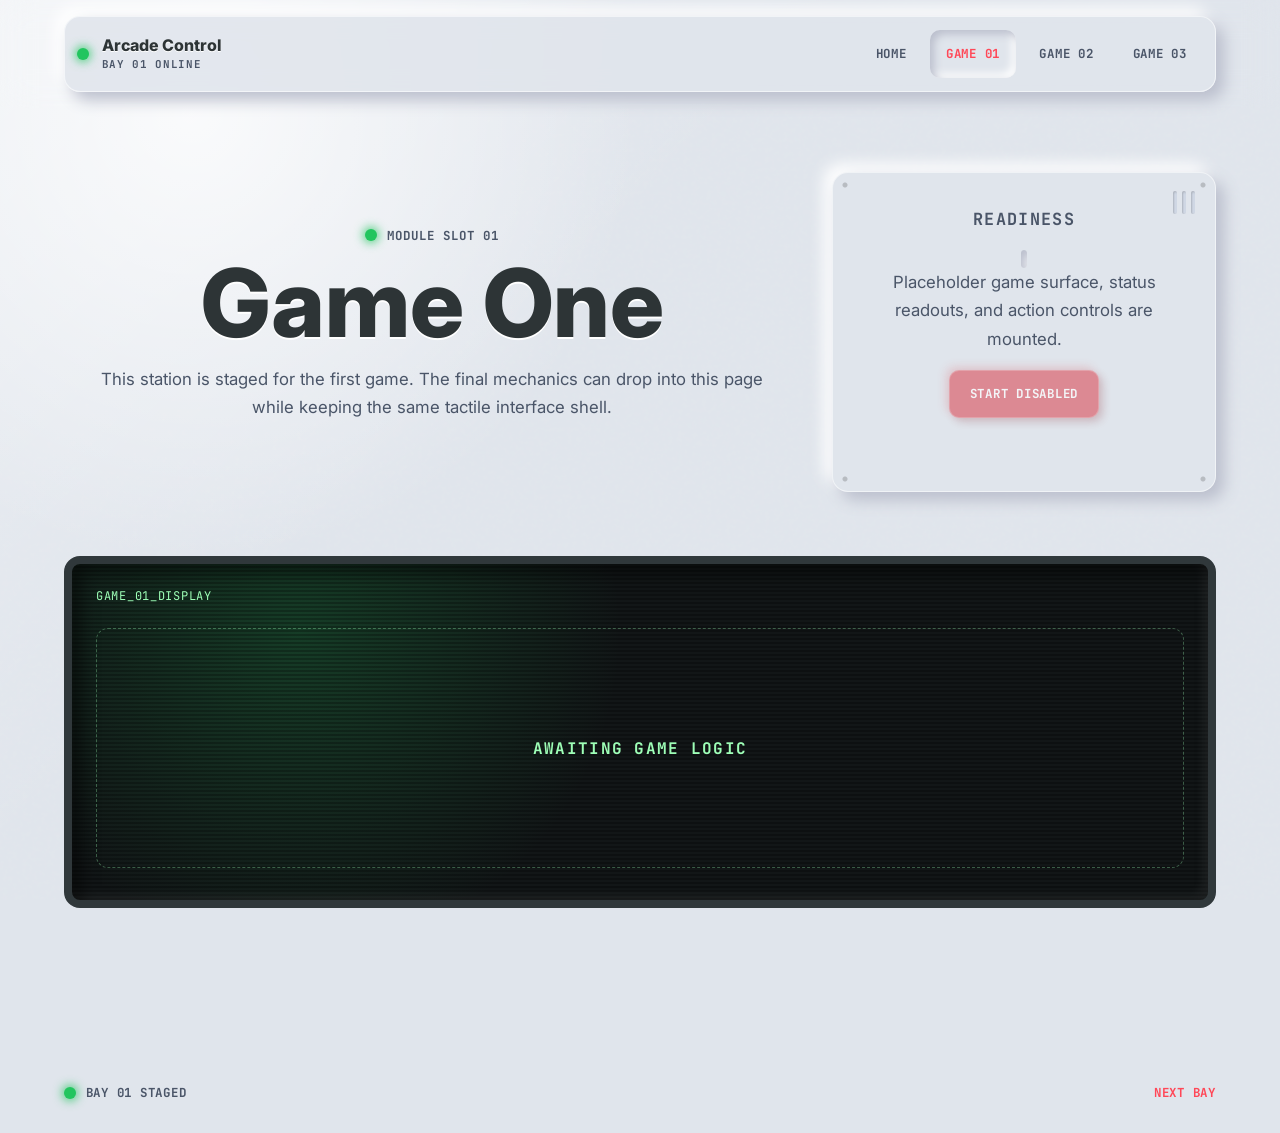
==== game-one.html @ 2a25adf1 "First Files" ====
<!DOCTYPE html>
<html lang="en">
  <head>
    <meta charset="UTF-8" />
    <meta name="viewport" content="width=device-width, initial-scale=1.0" />
    <title>Game 01 | Arcade Control</title>
    <link rel="preconnect" href="https://fonts.googleapis.com" />
    <link rel="preconnect" href="https://fonts.gstatic.com" crossorigin />
    <link
      href="https://fonts.googleapis.com/css2?family=Inter:wght@400;500;600;700;800&family=JetBrains+Mono:wght@400;500;700&display=swap"
      rel="stylesheet"
    />
    <link rel="stylesheet" href="styles.css" />
  </head>
  <body>
    <header class="site-header">
      <nav class="nav-shell" aria-label="Primary navigation">
        <a class="brand-mark" href="index.html" aria-label="Arcade Control home">
          <span class="brand-led" aria-hidden="true"></span>
          <span><span class="brand-title">Arcade Control</span><span class="brand-subtitle">Bay 01 online</span></span>
        </a>
        <button class="menu-toggle" type="button" aria-expanded="false" aria-controls="primary-menu">
          <span class="sr-only">Toggle navigation</span><span></span><span></span><span></span>
        </button>
        <div class="nav-links" id="primary-menu">
          <a class="nav-link" href="index.html">Home</a>
          <a class="nav-link active" href="game-one.html" aria-current="page">Game 01</a>
          <a class="nav-link" href="game-two.html">Game 02</a>
          <a class="nav-link" href="game-three.html">Game 03</a>
        </div>
      </nav>
    </header>

    <main class="game-page">
      <section class="section-shell game-hero">
        <div>
          <p class="eyebrow"><span class="mini-led"></span>Module slot 01</p>
          <h1>Game One</h1>
          <p class="hero-text">
            This station is staged for the first game. The final mechanics can drop into this page
            while keeping the same tactile interface shell.
          </p>
        </div>
        <aside class="module-card control-card">
          <div class="card-hardware" aria-hidden="true"><span></span><span></span><span></span></div>
          <p class="card-kicker">Readiness</p>
          <div class="gauge"><span style="--value: 72%"></span></div>
          <p>Placeholder game surface, status readouts, and action controls are mounted.</p>
          <button class="button primary" type="button" disabled>Start disabled</button>
        </aside>
      </section>
      <section class="section-shell placeholder-console">
        <div class="screen-card">
          <span class="screen-label">GAME_01_DISPLAY</span>
          <div class="empty-slot">Awaiting game logic</div>
        </div>
      </section>
    </main>

    <footer class="site-footer">
      <div class="section-shell footer-inner">
        <span class="footer-status"><span class="mini-led"></span>Bay 01 staged</span>
        <a href="game-two.html">Next bay</a>
      </div>
    </footer>
    <script src="script.js"></script>
  </body>
</html>
---- styles.css ----
:root {
  --background: #e0e5ec;
  --foreground: #f0f2f5;
  --muted: #d1d9e6;
  --text: #2d3436;
  --text-muted: #4a5568;
  --accent: #ff4757;
  --accent-dark: #c73443;
  --accent-foreground: #ffffff;
  --border: #babecc;
  --border-light: #ffffff;
  --border-dark: #a3b1c6;
  --dark-panel: #2d3436;
  --success: #22c55e;
  --warning: #eab308;
  --shadow-card: 8px 8px 16px #babecc, -8px -8px 16px #ffffff;
  --shadow-floating: 12px 12px 24px #babecc, -12px -12px 24px #ffffff,
    inset 1px 1px 0 rgba(255, 255, 255, 0.5);
  --shadow-pressed: inset 6px 6px 12px #babecc, inset -6px -6px 12px #ffffff;
  --shadow-recessed: inset 4px 4px 8px #babecc, inset -4px -4px 8px #ffffff;
  --ease-mechanical: cubic-bezier(0.175, 0.885, 0.32, 1.275);
}

* {
  box-sizing: border-box;
}

html {
  scroll-behavior: smooth;
}

body {
  min-height: 100vh;
  margin: 0;
  color: var(--text);
  font-family: "Inter", system-ui, sans-serif;
  text-align: center;
  background:
    radial-gradient(circle at 15% 10%, rgba(255, 255, 255, 0.78), transparent 28rem),
    linear-gradient(135deg, rgba(255, 255, 255, 0.38), transparent 36%),
    var(--background);
}

body::before {
  position: fixed;
  inset: 0;
  z-index: -1;
  pointer-events: none;
  content: "";
  opacity: 0.22;
  mix-blend-mode: overlay;
  background-image: url("data:image/svg+xml,%3Csvg viewBox='0 0 220 220' xmlns='http://www.w3.org/2000/svg'%3E%3Cfilter id='n'%3E%3CfeTurbulence type='fractalNoise' baseFrequency='0.85' numOctaves='3' stitchTiles='stitch'/%3E%3C/filter%3E%3Crect width='100%25' height='100%25' filter='url(%23n)' opacity='0.45'/%3E%3C/svg%3E");
}

a {
  color: inherit;
  text-decoration: none;
}

button,
a {
  -webkit-tap-highlight-color: transparent;
}

.sr-only {
  position: absolute;
  width: 1px;
  height: 1px;
  padding: 0;
  overflow: hidden;
  clip: rect(0, 0, 0, 0);
  white-space: nowrap;
  border: 0;
}

.section-shell {
  width: min(72rem, calc(100% - 2rem));
  margin-inline: auto;
}

.site-header {
  position: sticky;
  top: 0;
  z-index: 20;
  padding: 1rem 0;
  backdrop-filter: blur(16px);
}

.nav-shell {
  display: flex;
  align-items: center;
  justify-content: space-between;
  gap: 1rem;
  width: min(72rem, calc(100% - 2rem));
  min-height: 4.75rem;
  margin: 0 auto;
  padding: 0.75rem;
  border: 1px solid rgba(255, 255, 255, 0.55);
  border-radius: 16px;
  background: rgba(224, 229, 236, 0.86);
  box-shadow: var(--shadow-card);
}

.brand-mark {
  display: inline-flex;
  align-items: center;
  gap: 0.8rem;
  min-height: 3rem;
  text-align: left;
}

.brand-led,
.mini-led {
  display: inline-block;
  flex: 0 0 auto;
  width: 0.75rem;
  height: 0.75rem;
  border-radius: 999px;
  background: var(--success);
  box-shadow: 0 0 10px 2px rgba(34, 197, 94, 0.75);
  animation: pulse-led 2s infinite;
}

.brand-title,
.brand-subtitle {
  display: block;
}

.brand-title {
  font-weight: 800;
  line-height: 1.1;
  text-shadow: 0 1px 0 #ffffff;
}

.brand-subtitle {
  margin-top: 0.18rem;
  color: var(--text-muted);
  font-family: "JetBrains Mono", monospace;
  font-size: 0.68rem;
  font-weight: 700;
  letter-spacing: 0.06em;
  text-transform: uppercase;
}

.nav-links {
  display: flex;
  align-items: center;
  gap: 0.45rem;
}

.nav-link,
.button {
  display: inline-flex;
  align-items: center;
  justify-content: center;
  min-height: 3rem;
  border: 0;
  border-radius: 10px;
  font: 700 0.78rem/1 "JetBrains Mono", monospace;
  letter-spacing: 0.06em;
  text-transform: uppercase;
  transition:
    transform 160ms var(--ease-mechanical),
    box-shadow 180ms ease,
    color 180ms ease,
    background 180ms ease;
  cursor: pointer;
}

.nav-link {
  padding: 0 1rem;
  color: var(--text-muted);
}

.nav-link:hover,
.nav-link.active {
  color: var(--accent);
  background: var(--background);
  box-shadow: var(--shadow-recessed);
}

.menu-toggle {
  display: none;
  width: 3rem;
  height: 3rem;
  border: 0;
  border-radius: 10px;
  background: var(--background);
  box-shadow: var(--shadow-card);
  cursor: pointer;
}

.menu-toggle span:not(.sr-only) {
  display: block;
  width: 1.2rem;
  height: 2px;
  margin: 0.28rem auto;
  border-radius: 999px;
  background: var(--text);
}

.hero {
  display: grid;
  grid-template-columns: 1fr 0.88fr;
  gap: 4rem;
  align-items: center;
  padding: 4.5rem 0 3rem;
}

.eyebrow {
  display: inline-flex;
  align-items: center;
  gap: 0.6rem;
  margin: 0 0 1rem;
  color: var(--text-muted);
  font-family: "JetBrains Mono", monospace;
  font-size: 0.78rem;
  font-weight: 700;
  letter-spacing: 0.08em;
  text-transform: uppercase;
}

h1,
h2,
h3,
p {
  margin-top: 0;
}

h1 {
  max-width: 10ch;
  margin-inline: auto;
  margin-bottom: 1.15rem;
  font-size: clamp(3rem, 8vw, 5.9rem);
  line-height: 0.92;
  font-weight: 800;
  letter-spacing: 0;
  text-shadow: 0 2px 0 #ffffff;
}

h2 {
  max-width: 15ch;
  margin-inline: auto;
  margin-bottom: 0;
  font-size: clamp(2rem, 4vw, 3rem);
  line-height: 1.05;
  letter-spacing: 0;
  text-shadow: 0 1px 0 #ffffff;
}

h3 {
  margin-bottom: 0.65rem;
  font-size: 1.45rem;
  line-height: 1.1;
}

.hero-text,
.module-card p,
.control-card p {
  color: var(--text-muted);
  font-size: 1.05rem;
  line-height: 1.7;
}

.hero-text {
  max-width: 62ch;
  margin-inline: auto;
}

.hero-actions {
  display: flex;
  flex-wrap: wrap;
  gap: 1rem;
  justify-content: center;
  margin-top: 2rem;
}

.button {
  padding: 0 1.25rem;
}

.button.primary {
  color: var(--accent-foreground);
  border: 1px solid rgba(255, 255, 255, 0.24);
  background: var(--accent);
  box-shadow: 4px 4px 8px rgba(166, 50, 60, 0.4), -4px -4px 8px rgba(255, 100, 110, 0.35);
}

.button.secondary,
.button.ghost {
  color: var(--text);
  background: var(--background);
  box-shadow: var(--shadow-card);
}

.button.ghost {
  width: fit-content;
  align-self: center;
  margin-top: auto;
}

.button:hover {
  transform: translateY(-2px);
}

.button:active {
  transform: translateY(2px);
  box-shadow: var(--shadow-pressed);
}

.button:disabled {
  opacity: 0.62;
  cursor: not-allowed;
  filter: grayscale(0.25);
}

.button:disabled:hover,
.button:disabled:active {
  transform: none;
}

.button:focus-visible,
.nav-link:focus-visible,
.menu-toggle:focus-visible {
  outline: 2px solid var(--accent);
  outline-offset: 3px;
}

.device-panel {
  padding: 1rem;
  border-radius: 28px;
  background: var(--background);
  box-shadow: var(--shadow-floating);
}

.device-bezel {
  position: relative;
  min-height: 26rem;
  padding: 1.35rem;
  overflow: hidden;
  border: 4px solid var(--dark-panel);
  border-radius: 24px;
  background:
    linear-gradient(45deg, rgba(255, 255, 255, 0.05) 25%, transparent 25% 50%, rgba(255, 255, 255, 0.05) 50% 75%, transparent 75%),
    #30383b;
  background-size: 8px 8px;
  box-shadow: inset 5px 5px 12px rgba(0, 0, 0, 0.35), inset -2px -2px 6px rgba(255, 255, 255, 0.16);
}

.device-led-row {
  display: flex;
  gap: 0.55rem;
  margin-bottom: 1rem;
}

.device-led-row span {
  width: 0.6rem;
  height: 0.6rem;
  border-radius: 999px;
  background: var(--accent);
  box-shadow: 0 0 10px rgba(255, 71, 87, 0.8);
}

.device-led-row span:nth-child(2) {
  background: var(--warning);
  box-shadow: 0 0 10px rgba(234, 179, 8, 0.8);
}

.device-led-row span:nth-child(3) {
  background: var(--success);
  box-shadow: 0 0 10px rgba(34, 197, 94, 0.8);
}

.device-screen,
.screen-card {
  position: relative;
  overflow: hidden;
  border-radius: 16px;
  color: #d8ffe4;
  background:
    linear-gradient(rgba(18, 16, 16, 0) 50%, rgba(0, 0, 0, 0.25) 50%),
    radial-gradient(circle at 20% 20%, rgba(34, 197, 94, 0.22), transparent 34%),
    #121617;
  background-size: 100% 4px, auto, auto;
  box-shadow: inset 8px 8px 18px rgba(0, 0, 0, 0.55), inset -4px -4px 12px rgba(255, 255, 255, 0.08);
}

.device-screen {
  min-height: 18.5rem;
  padding: 1.15rem;
}

.screen-topline,
.screen-label {
  display: flex;
  justify-content: space-between;
  text-align: left;
  color: #9effb7;
  font-family: "JetBrains Mono", monospace;
  font-size: 0.75rem;
  letter-spacing: 0.06em;
}

.screen-grid {
  display: grid;
  grid-template-columns: repeat(3, 1fr);
  gap: 0.8rem;
  margin-top: 1.5rem;
}

.meter {
  display: block;
  min-height: 4.2rem;
  border-radius: 8px;
  background: linear-gradient(180deg, rgba(158, 255, 183, 0.2), rgba(158, 255, 183, 0.04));
  border: 1px solid rgba(158, 255, 183, 0.24);
}

.meter.large {
  grid-row: span 2;
}

.meter.warning {
  background: linear-gradient(180deg, rgba(234, 179, 8, 0.28), rgba(234, 179, 8, 0.04));
}

.meter.accent {
  background: linear-gradient(180deg, rgba(255, 71, 87, 0.28), rgba(255, 71, 87, 0.04));
}

.radar {
  position: absolute;
  right: 1.2rem;
  bottom: 1.2rem;
  width: 5rem;
  aspect-ratio: 1;
  border-radius: 999px;
  background: conic-gradient(from 0deg, rgba(34, 197, 94, 0.8), transparent 35%);
  mask: radial-gradient(circle, transparent 0 35%, #000 36%);
  animation: spin 4s linear infinite;
}

.hardware-keys {
  display: flex;
  gap: 0.75rem;
  margin-top: 1rem;
}

.hardware-keys span {
  flex: 1;
  height: 1.6rem;
  border-radius: 999px;
  background: var(--muted);
  box-shadow: inset 3px 3px 6px rgba(0, 0, 0, 0.24), inset -3px -3px 6px rgba(255, 255, 255, 0.14);
}

.status-strip {
  display: grid;
  grid-template-columns: repeat(4, 1fr);
  gap: 1px;
  overflow: hidden;
  margin-top: 2rem;
  border-radius: 16px;
  background: var(--border-dark);
  box-shadow: var(--shadow-card);
}

.status-strip div {
  padding: 1.45rem;
  color: #ffffff;
  background:
    linear-gradient(45deg, rgba(255, 255, 255, 0.04) 25%, transparent 25% 50%, rgba(255, 255, 255, 0.04) 50% 75%, transparent 75%),
    var(--dark-panel);
  background-size: 10px 10px;
}

.readout,
.readout-label,
.card-kicker {
  display: block;
  font-family: "JetBrains Mono", monospace;
}

.readout {
  color: #ffffff;
  font-size: clamp(1.6rem, 4vw, 2.4rem);
  font-weight: 700;
}

.readout-label,
.card-kicker {
  color: #a8b2d1;
  font-size: 0.72rem;
  font-weight: 700;
  letter-spacing: 0.08em;
  text-transform: uppercase;
}

.section-heading {
  margin: 6rem 0 2rem;
}

.game-grid {
  display: grid;
  grid-template-columns: repeat(3, 1fr);
  gap: 1.5rem;
}

.module-card {
  position: relative;
  display: flex;
  align-items: center;
  min-height: 24rem;
  flex-direction: column;
  padding: 2rem;
  border: 1px solid rgba(255, 255, 255, 0.54);
  border-radius: 16px;
  background:
    radial-gradient(circle at 12px 12px, rgba(0, 0, 0, 0.18) 2px, transparent 3px),
    radial-gradient(circle at calc(100% - 12px) 12px, rgba(0, 0, 0, 0.18) 2px, transparent 3px),
    radial-gradient(circle at 12px calc(100% - 12px), rgba(0, 0, 0, 0.18) 2px, transparent 3px),
    radial-gradient(circle at calc(100% - 12px) calc(100% - 12px), rgba(0, 0, 0, 0.18) 2px, transparent 3px),
    var(--background);
  box-shadow: var(--shadow-card);
  transition:
    transform 300ms var(--ease-mechanical),
    box-shadow 300ms ease;
}

.module-card:hover {
  transform: translateY(-0.35rem);
  box-shadow: var(--shadow-floating);
}

.card-hardware {
  position: absolute;
  top: 1.1rem;
  right: 1.25rem;
  display: flex;
  gap: 0.28rem;
}

.card-hardware span {
  width: 0.28rem;
  height: 1.45rem;
  border-radius: 999px;
  background: var(--muted);
  box-shadow: inset 1px 1px 2px rgba(0, 0, 0, 0.18);
}

.icon-housing {
  display: grid;
  width: 4rem;
  height: 4rem;
  margin-bottom: 1.4rem;
  place-items: center;
  border-radius: 999px;
  background: var(--background);
  box-shadow: var(--shadow-floating);
}

.icon-housing svg {
  width: 2rem;
  height: 2rem;
  fill: none;
  stroke: var(--accent);
  stroke-linecap: round;
  stroke-linejoin: round;
  stroke-width: 1.5;
  transition: transform 220ms var(--ease-mechanical);
}

.module-card:hover .icon-housing svg {
  transform: rotate(10deg) scale(1.08);
}

.game-page {
  padding-bottom: 4rem;
}

.game-hero {
  display: grid;
  grid-template-columns: minmax(0, 1fr) minmax(18rem, 24rem);
  gap: 2rem;
  align-items: center;
  padding: 4rem 0 2rem;
}

.control-card {
  min-height: 20rem;
}

.gauge {
  height: 1.1rem;
  padding: 0.2rem;
  overflow: hidden;
  border-radius: 999px;
  background: var(--background);
  box-shadow: var(--shadow-recessed);
}

.gauge span {
  display: block;
  width: var(--value);
  height: 100%;
  border-radius: inherit;
  background: linear-gradient(90deg, var(--accent), #ff8a95);
  box-shadow: 0 0 12px rgba(255, 71, 87, 0.5);
}

.placeholder-console {
  margin-top: 2rem;
}

.screen-card {
  min-height: 22rem;
  padding: 1.5rem;
  border: 8px solid #30383b;
}

.empty-slot {
  display: grid;
  min-height: 15rem;
  margin-top: 1.5rem;
  place-items: center;
  border: 1px dashed rgba(158, 255, 183, 0.32);
  border-radius: 12px;
  color: #9effb7;
  font-family: "JetBrains Mono", monospace;
  font-weight: 700;
  letter-spacing: 0.08em;
  text-transform: uppercase;
}

.site-footer {
  margin-top: 5rem;
  padding: 2rem 0;
}

.footer-inner {
  display: flex;
  align-items: center;
  justify-content: space-between;
  gap: 1rem;
  color: var(--text-muted);
  font-family: "JetBrains Mono", monospace;
  font-size: 0.78rem;
  font-weight: 700;
  letter-spacing: 0.06em;
  text-transform: uppercase;
  text-align: center;
}

.footer-status {
  display: inline-flex;
  align-items: center;
  gap: 0.6rem;
}

.site-footer a {
  color: var(--accent);
}

@keyframes pulse-led {
  0%,
  100% {
    opacity: 1;
  }
  50% {
    opacity: 0.55;
  }
}

@keyframes spin {
  to {
    transform: rotate(360deg);
  }
}

@media (max-width: 820px) {
  .nav-shell {
    flex-wrap: wrap;
  }

  .menu-toggle {
    display: block;
  }

  .nav-links {
    display: none;
    width: 100%;
    flex-direction: column;
    align-items: stretch;
    padding-top: 0.75rem;
  }

  .nav-links.open {
    display: flex;
  }

  .nav-link {
    justify-content: center;
  }

  .hero,
  .game-hero {
    grid-template-columns: 1fr;
    gap: 2rem;
    padding-top: 2.5rem;
  }

  .device-bezel {
    min-height: 22rem;
  }

  .status-strip,
  .game-grid {
    grid-template-columns: 1fr;
  }

  .module-card {
    min-height: 21rem;
  }

  .footer-inner {
    flex-direction: column;
    align-items: center;
  }
}

@media (max-width: 560px) {
  .section-shell,
  .nav-shell {
    width: min(100% - 1rem, 72rem);
  }

  .hero-actions,
  .hero-actions .button {
    width: 100%;
  }

  .device-panel,
  .module-card {
    padding: 1rem;
  }

  .screen-grid {
    grid-template-columns: repeat(2, 1fr);
  }
}
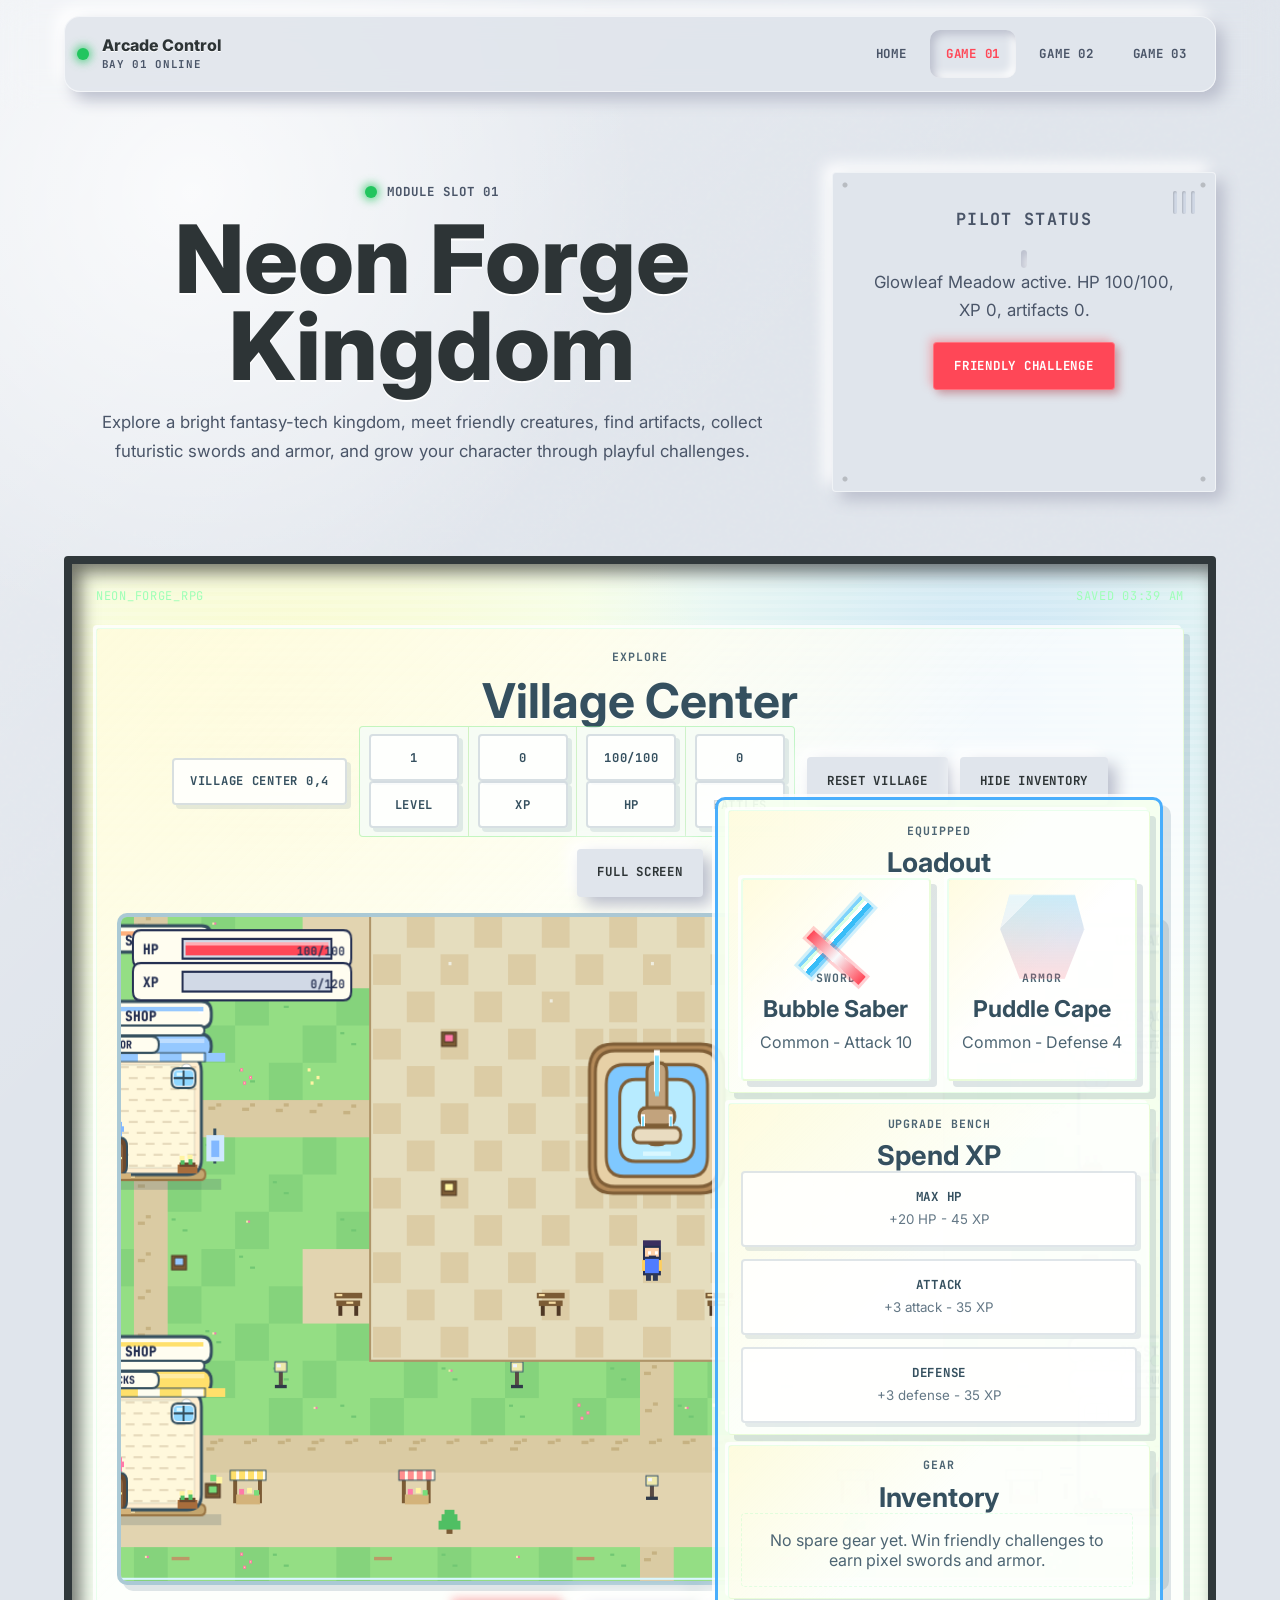
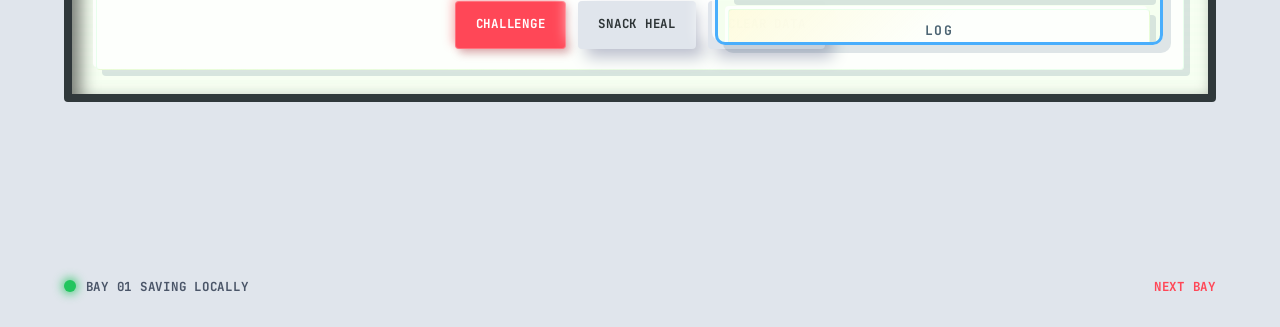
==== commit 5ae14ce7: "Bigger Plaza" ====
--- a/game-one.html
+++ b/game-one.html
@@ -35,31 +35,128 @@
       <section class="section-shell game-hero">
         <div>
           <p class="eyebrow"><span class="mini-led"></span>Module slot 01</p>
-          <h1>Game One</h1>
+          <h1>Neon Forge Kingdom</h1>
           <p class="hero-text">
-            This station is staged for the first game. The final mechanics can drop into this page
-            while keeping the same tactile interface shell.
+            Explore a bright fantasy-tech kingdom, meet friendly creatures, find artifacts, collect
+            futuristic swords and armor, and grow your character through playful challenges.
           </p>
         </div>
         <aside class="module-card control-card">
           <div class="card-hardware" aria-hidden="true"><span></span><span></span><span></span></div>
-          <p class="card-kicker">Readiness</p>
-          <div class="gauge"><span style="--value: 72%"></span></div>
-          <p>Placeholder game surface, status readouts, and action controls are mounted.</p>
-          <button class="button primary" type="button" disabled>Start disabled</button>
+          <p class="card-kicker">Pilot Status</p>
+          <div class="gauge"><span id="game-one-vital-gauge" style="--value: 100%"></span></div>
+          <p id="game-one-hero-status">Local save core armed. Kingdom generator online.</p>
+          <button class="button primary" id="game-one-quick-fight" type="button">Friendly Challenge</button>
         </aside>
       </section>
-      <section class="section-shell placeholder-console">
-        <div class="screen-card">
-          <span class="screen-label">GAME_01_DISPLAY</span>
-          <div class="empty-slot">Awaiting game logic</div>
+
+      <section class="section-shell game-one-console" id="neon-forge-game">
+        <div class="screen-card rpg-screen">
+          <span class="screen-label"><span>NEON_FORGE_RPG</span><span id="save-status">AUTOSAVE READY</span></span>
+
+          <div class="rpg-layout">
+            <section class="rpg-panel action-panel" id="world-panel" aria-labelledby="route-title">
+              <p class="card-kicker">Explore</p>
+              <h2 id="route-title">Village Center</h2>
+              <div class="map-toolbar">
+                <span id="location-readout">Village Center 0,0</span>
+                <div class="rpg-stat-grid" aria-label="Player stats">
+                  <div>
+                    <span class="readout" id="level-value">1</span>
+                    <span class="readout-label">Level</span>
+                  </div>
+                  <div>
+                    <span class="readout" id="xp-value">0</span>
+                    <span class="readout-label">XP</span>
+                  </div>
+                  <div>
+                    <span class="readout" id="hp-value">100</span>
+                    <span class="readout-label">HP</span>
+                  </div>
+                  <div>
+                    <span class="readout" id="battle-value">0</span>
+                    <span class="readout-label">Battles</span>
+                  </div>
+                </div>
+                <button class="button secondary" id="generate-map-button" type="button">Reset Village</button>
+                <button class="button secondary" id="inventory-toggle-button" type="button" aria-expanded="true" aria-controls="inventory-drawer">Hide Inventory</button>
+                <button class="button secondary" id="fullscreen-button" type="button">Full Screen</button>
+              </div>
+
+              <canvas
+                class="world-view"
+                id="world-view"
+                tabindex="0"
+                width="960"
+                height="560"
+                aria-label="Neon Forge top-down village viewport"
+              ></canvas>
+
+              <div class="control-row">
+                <button class="button primary" id="fight-button" type="button">Challenge</button>
+                <button class="button secondary" id="rest-button" type="button">Snack Heal</button>
+                <button class="button secondary danger-button" id="clear-save-button" type="button">Clear Data</button>
+              </div>
+
+              <div class="inventory-drawer" id="inventory-drawer" tabindex="-1">
+                <section class="rpg-panel equipped-panel" aria-labelledby="equipped-title">
+                  <p class="card-kicker">Equipped</p>
+                  <h2 id="equipped-title">Loadout</h2>
+                  <div class="loadout-grid">
+                    <article class="gear-card" id="weapon-card">
+                      <div class="gear-art sword-art" aria-hidden="true"></div>
+                      <p class="card-kicker">Sword</p>
+                      <h3 id="weapon-name">Bubble Saber</h3>
+                      <p id="weapon-details">Common - Attack 10</p>
+                    </article>
+                    <article class="gear-card" id="armor-card">
+                      <div class="gear-art armor-art" aria-hidden="true"></div>
+                      <p class="card-kicker">Armor</p>
+                      <h3 id="armor-name">Puddle Cape</h3>
+                      <p id="armor-details">Common - Defense 4</p>
+                    </article>
+                  </div>
+                </section>
+
+                <section class="rpg-panel upgrade-panel" aria-labelledby="upgrade-title">
+                  <p class="card-kicker">Upgrade Bench</p>
+                  <h2 id="upgrade-title">Spend XP</h2>
+                  <div class="upgrade-grid">
+                    <button class="upgrade-button" type="button" data-upgrade="health">
+                      <span>Max HP</span>
+                      <small>+20 HP - 45 XP</small>
+                    </button>
+                    <button class="upgrade-button" type="button" data-upgrade="attack">
+                      <span>Attack</span>
+                      <small>+3 attack - 35 XP</small>
+                    </button>
+                    <button class="upgrade-button" type="button" data-upgrade="defense">
+                      <span>Defense</span>
+                      <small>+3 defense - 35 XP</small>
+                    </button>
+                  </div>
+                </section>
+
+                <section class="rpg-panel inventory-panel" aria-labelledby="inventory-title">
+                  <p class="card-kicker">Gear</p>
+                  <h2 id="inventory-title">Inventory</h2>
+                  <div class="inventory-list" id="inventory-list" aria-live="polite"></div>
+                </section>
+
+                <section class="battle-log" aria-labelledby="log-title">
+                  <p class="card-kicker" id="log-title">Log</p>
+                  <div id="battle-log" aria-live="polite"></div>
+                </section>
+              </div>
+            </section>
+          </div>
         </div>
       </section>
     </main>
 
     <footer class="site-footer">
       <div class="section-shell footer-inner">
-        <span class="footer-status"><span class="mini-led"></span>Bay 01 staged</span>
+        <span class="footer-status"><span class="mini-led"></span>Bay 01 saving locally</span>
         <a href="game-two.html">Next bay</a>
       </div>
     </footer>
--- a/styles.css
+++ b/styles.css
@@ -661,6 +661,463 @@
   color: var(--accent);
 }
 
+.game-one-console {
+  margin-top: 2rem;
+}
+
+.game-page,
+.game-page * {
+  image-rendering: pixelated;
+}
+
+.game-page .module-card,
+.game-page .button,
+.game-page .gauge,
+.game-page .gauge span {
+  border-radius: 4px;
+}
+
+.rpg-screen {
+  min-height: auto;
+  color: #35505f;
+  background:
+    linear-gradient(rgba(255, 255, 255, 0.16) 50%, rgba(255, 255, 255, 0.04) 50%),
+    radial-gradient(circle at 18% 16%, rgba(255, 244, 163, 0.52), transparent 34%),
+    radial-gradient(circle at 82% 12%, rgba(130, 184, 255, 0.4), transparent 32%),
+    #f5fff0;
+  background-size: 100% 8px, auto, auto, auto;
+  border-radius: 4px;
+}
+
+.rpg-layout {
+  display: grid;
+  grid-template-columns: repeat(3, minmax(0, 1fr));
+  gap: 1rem;
+  margin-top: 1.5rem;
+}
+
+.rpg-panel,
+.battle-log,
+.gear-card,
+.inventory-item {
+  border: 1px solid rgba(158, 255, 183, 0.22);
+  border-radius: 4px;
+  background:
+    linear-gradient(135deg, rgba(255, 244, 163, 0.32), transparent 46%),
+    rgba(255, 255, 255, 0.78);
+  box-shadow: 6px 6px 0 rgba(79, 112, 133, 0.18), -3px -3px 0 rgba(255, 255, 255, 0.82);
+}
+
+.rpg-panel {
+  padding: 1.25rem;
+}
+
+.rpg-panel h2,
+.rpg-panel h3,
+.gear-card h3,
+.inventory-item h3 {
+  max-width: none;
+  margin-inline: auto;
+  color: #35505f;
+  text-shadow: 0 1px 0 #ffffff;
+}
+
+.rpg-panel p,
+.gear-card p,
+.inventory-item p,
+.battle-log p {
+  color: #4d6573;
+}
+
+.action-panel {
+  position: relative;
+  grid-column: 1 / -1;
+  grid-row: 1;
+}
+
+.rpg-stat-grid {
+  display: grid;
+  grid-template-columns: repeat(4, 1fr);
+  gap: 1px;
+  overflow: hidden;
+  margin: 0;
+  border: 1px solid rgba(158, 255, 183, 0.26);
+  border-radius: 4px;
+  background: rgba(120, 221, 122, 0.34);
+}
+
+.rpg-stat-grid div {
+  min-width: 4.25rem;
+  padding: 0.45rem 0.55rem;
+  background: rgba(255, 255, 255, 0.82);
+}
+
+.loadout-grid {
+  display: grid;
+  grid-template-columns: repeat(2, minmax(0, 1fr));
+  gap: 1rem;
+}
+
+.gear-card {
+  position: relative;
+  min-height: 15rem;
+  padding: 1rem;
+  overflow: hidden;
+  border-width: 2px;
+}
+
+.gear-card::before,
+.inventory-item::before {
+  position: absolute;
+  inset: 0;
+  pointer-events: none;
+  content: "";
+  opacity: 0.55;
+  background: linear-gradient(90deg, transparent, var(--rarity-glow, rgba(158, 255, 183, 0.28)), transparent);
+  transform: translateX(-110%);
+  transition: transform 500ms ease;
+}
+
+.gear-card:hover::before,
+.inventory-item:hover::before {
+  transform: translateX(110%);
+}
+
+.gear-card[data-rarity="common"],
+.inventory-item[data-rarity="common"] {
+  --rarity-glow: rgba(158, 255, 183, 0.2);
+}
+
+.gear-card[data-rarity="uncommon"],
+.inventory-item[data-rarity="uncommon"] {
+  --rarity-glow: rgba(34, 197, 94, 0.32);
+  border-color: rgba(34, 197, 94, 0.42);
+}
+
+.gear-card[data-rarity="rare"],
+.inventory-item[data-rarity="rare"] {
+  --rarity-glow: rgba(96, 165, 250, 0.36);
+  border-color: rgba(96, 165, 250, 0.48);
+}
+
+.gear-card[data-rarity="epic"],
+.inventory-item[data-rarity="epic"] {
+  --rarity-glow: rgba(168, 85, 247, 0.38);
+  border-color: rgba(168, 85, 247, 0.52);
+}
+
+.gear-card[data-rarity="legendary"],
+.inventory-item[data-rarity="legendary"] {
+  --rarity-glow: rgba(234, 179, 8, 0.46);
+  border-color: rgba(234, 179, 8, 0.62);
+}
+
+.gear-art {
+  position: relative;
+  display: grid;
+  width: min(8rem, 80%);
+  height: 7rem;
+  margin: 0 auto 1rem;
+  place-items: center;
+}
+
+.sword-art::before {
+  width: 1.1rem;
+  height: 5.8rem;
+  border-radius: 0;
+  content: "";
+  background:
+    linear-gradient(90deg, transparent 0 18%, #d8ffe4 18% 35%, #ffffff 35% 55%, #38bdf8 55% 82%, transparent 82%),
+    #7dd3fc;
+  box-shadow: 0 0 0 3px rgba(125, 211, 252, 0.35);
+  transform: rotate(42deg);
+}
+
+.sword-art::after {
+  position: absolute;
+  width: 4.4rem;
+  height: 0.7rem;
+  border-radius: 0;
+  content: "";
+  background: linear-gradient(90deg, #ff4757, #f8fafc, #ff4757);
+  box-shadow: 0 0 0 3px rgba(255, 71, 87, 0.26);
+  transform: translateY(2rem) rotate(42deg);
+}
+
+.armor-art::before {
+  width: 5.6rem;
+  height: 5.6rem;
+  border: 2px solid rgba(216, 255, 228, 0.76);
+  border-radius: 0;
+  content: "";
+  background:
+    linear-gradient(135deg, rgba(255, 255, 255, 0.55) 0 22%, transparent 22% 100%),
+    linear-gradient(180deg, rgba(125, 211, 252, 0.42), rgba(255, 71, 87, 0.18));
+  clip-path: polygon(15% 5%, 85% 5%, 95% 42%, 74% 95%, 26% 95%, 5% 42%);
+  box-shadow: inset 0 0 0 4px rgba(255, 255, 255, 0.16), 0 0 0 4px rgba(125, 211, 252, 0.28);
+}
+
+.map-toolbar {
+  display: flex;
+  flex-wrap: wrap;
+  align-items: center;
+  justify-content: center;
+  gap: 0.75rem;
+  margin-bottom: 1rem;
+}
+
+.map-toolbar span {
+  min-height: 2.75rem;
+  padding: 0.85rem 1rem;
+  border: 2px solid rgba(79, 112, 133, 0.22);
+  border-radius: 4px;
+  color: #35505f;
+  font-family: "JetBrains Mono", monospace;
+  font-size: 0.76rem;
+  font-weight: 700;
+  letter-spacing: 0.06em;
+  text-transform: uppercase;
+  background: rgba(255, 255, 255, 0.82);
+  box-shadow: 4px 4px 0 rgba(79, 112, 133, 0.14);
+}
+
+.world-view {
+  display: block;
+  width: 100%;
+  min-height: clamp(28rem, 64vw, 42rem);
+  border: 4px solid rgba(79, 112, 133, 0.34);
+  border-radius: 10px;
+  background: #d9f7ff;
+  box-shadow: inset 6px 6px 0 rgba(79, 112, 133, 0.16), 6px 6px 0 rgba(79, 112, 133, 0.18);
+  image-rendering: auto;
+}
+
+.world-view:focus-visible {
+  outline: 2px solid var(--accent);
+  outline-offset: 4px;
+}
+
+.action-panel:fullscreen {
+  box-sizing: border-box;
+  display: grid;
+  grid-template-rows: auto auto auto minmax(0, 1fr) auto auto;
+  align-content: start;
+  gap: 0.55rem;
+  width: 100vw;
+  height: 100vh;
+  overflow: hidden;
+  padding: 1rem;
+  background:
+    radial-gradient(circle at 18% 12%, rgba(217, 247, 255, 0.82), transparent 34%),
+    linear-gradient(135deg, rgba(255, 244, 163, 0.38), rgba(149, 200, 255, 0.22)),
+    #f5fff0;
+}
+
+.action-panel:fullscreen .world-view {
+  min-height: 0;
+  max-height: calc(100vh - 18rem);
+}
+
+.action-panel:fullscreen .map-toolbar {
+  margin-bottom: 0.25rem;
+}
+
+.action-panel:fullscreen .control-row,
+.action-panel:fullscreen .inventory-drawer {
+  margin-top: 0;
+}
+
+.action-panel:fullscreen .control-row {
+  gap: 0.5rem;
+}
+
+.action-panel:fullscreen .inventory-drawer {
+  top: 7.5rem;
+  right: 1rem;
+  width: min(26rem, 34vw);
+  max-height: calc(100vh - 9rem);
+  grid-template-columns: 1fr;
+  gap: 0.55rem;
+  min-height: 0;
+}
+
+.action-panel:fullscreen .inventory-drawer .rpg-panel,
+.action-panel:fullscreen .inventory-drawer .battle-log {
+  min-height: 0;
+  padding: 0.65rem;
+}
+
+.action-panel:fullscreen .inventory-list,
+.action-panel:fullscreen .battle-log div {
+  max-height: 7rem;
+  overflow: auto;
+}
+
+.action-panel:fullscreen .upgrade-button {
+  min-height: 3.4rem;
+  padding: 0.55rem 0.65rem;
+}
+
+.path-grid,
+.upgrade-grid {
+  display: grid;
+  gap: 0.75rem;
+}
+
+.path-button,
+.upgrade-button {
+  min-height: 4.75rem;
+  padding: 0.9rem 1rem;
+  border: 2px solid rgba(79, 112, 133, 0.18);
+  border-radius: 4px;
+  color: #35505f;
+  font: inherit;
+  text-align: center;
+  background: rgba(255, 255, 255, 0.82);
+  box-shadow: 4px 4px 0 rgba(79, 112, 133, 0.14);
+  cursor: pointer;
+  transition:
+    transform 160ms var(--ease-mechanical),
+    border-color 180ms ease,
+    box-shadow 180ms ease;
+}
+
+.path-button span,
+.upgrade-button span {
+  display: block;
+  color: #35505f;
+  font-family: "JetBrains Mono", monospace;
+  font-size: 0.78rem;
+  font-weight: 700;
+  letter-spacing: 0.06em;
+  text-transform: uppercase;
+}
+
+.path-button small,
+.upgrade-button small {
+  display: block;
+  margin-top: 0.35rem;
+  color: #647886;
+  line-height: 1.45;
+}
+
+.path-button:hover,
+.path-button.active,
+.upgrade-button:hover {
+  transform: translateY(-2px);
+  border-color: rgba(255, 71, 87, 0.74);
+  box-shadow: 5px 5px 0 rgba(255, 71, 87, 0.2);
+}
+
+.control-row {
+  display: flex;
+  flex-wrap: wrap;
+  justify-content: center;
+  gap: 0.75rem;
+  margin-top: 1rem;
+}
+
+.inventory-drawer {
+  position: absolute;
+  z-index: 5;
+  top: clamp(8rem, 18vw, 10.5rem);
+  right: 1.25rem;
+  display: grid;
+  width: min(28rem, 38vw);
+  max-height: calc(100% - 12rem);
+  grid-template-columns: 1fr;
+  gap: 0.65rem;
+  overflow: auto;
+  margin-top: 0;
+  padding: 0.65rem;
+  border: 3px solid rgba(36, 157, 255, 0.82);
+  border-radius: 10px;
+  background: rgba(245, 255, 240, 0.94);
+  box-shadow: 8px 8px 0 rgba(79, 112, 133, 0.18), -3px -3px 0 rgba(255, 255, 255, 0.78);
+}
+
+.inventory-drawer[hidden] {
+  display: none;
+}
+
+.inventory-drawer .rpg-panel,
+.inventory-drawer .battle-log {
+  padding: 0.7rem;
+}
+
+.inventory-drawer h2 {
+  font-size: clamp(1.25rem, 2.5vw, 1.7rem);
+}
+
+.inventory-drawer .gear-card {
+  min-height: 8.5rem;
+  padding: 0.65rem;
+}
+
+.inventory-drawer .gear-art {
+  height: 4.5rem;
+  margin-bottom: 0.5rem;
+}
+
+.danger-button {
+  color: var(--accent);
+}
+
+.inventory-list {
+  display: grid;
+  gap: 0.75rem;
+  max-height: 24rem;
+  overflow: auto;
+  padding-right: 0.25rem;
+}
+
+.inventory-item {
+  position: relative;
+  display: grid;
+  grid-template-columns: minmax(0, 1fr) auto;
+  gap: 1rem;
+  align-items: center;
+  padding: 1rem;
+  overflow: hidden;
+}
+
+.inventory-actions {
+  display: flex;
+  flex-wrap: wrap;
+  justify-content: center;
+  gap: 0.5rem;
+}
+
+.inventory-actions .button {
+  min-height: 2.5rem;
+  padding-inline: 0.8rem;
+  font-size: 0.68rem;
+}
+
+.inventory-empty {
+  margin: 0;
+  padding: 1rem;
+  border: 1px dashed rgba(158, 255, 183, 0.28);
+  border-radius: 4px;
+}
+
+.battle-log {
+  margin-top: 0;
+  padding: 1rem;
+}
+
+.battle-log div {
+  display: grid;
+  gap: 0.5rem;
+}
+
+.battle-log p {
+  margin: 0;
+  font-family: "JetBrains Mono", monospace;
+  font-size: 0.82rem;
+  line-height: 1.55;
+}
+
 @keyframes pulse-led {
   0%,
   100% {
@@ -714,8 +1171,14 @@
   }
 
   .status-strip,
-  .game-grid {
+  .game-grid,
+  .rpg-layout {
     grid-template-columns: 1fr;
+  }
+
+  .action-panel {
+    grid-column: auto;
+    grid-row: auto;
   }
 
   .module-card {
@@ -747,4 +1210,26 @@
   .screen-grid {
     grid-template-columns: repeat(2, 1fr);
   }
-}
+
+  .rpg-screen {
+    padding: 1rem;
+    border-width: 5px;
+  }
+
+  .rpg-stat-grid,
+  .loadout-grid,
+  .inventory-item,
+  .inventory-drawer {
+    grid-template-columns: 1fr;
+  }
+
+  .inventory-drawer {
+    position: static;
+    width: auto;
+    max-height: 28rem;
+  }
+
+  .control-row .button {
+    width: 100%;
+  }
+}
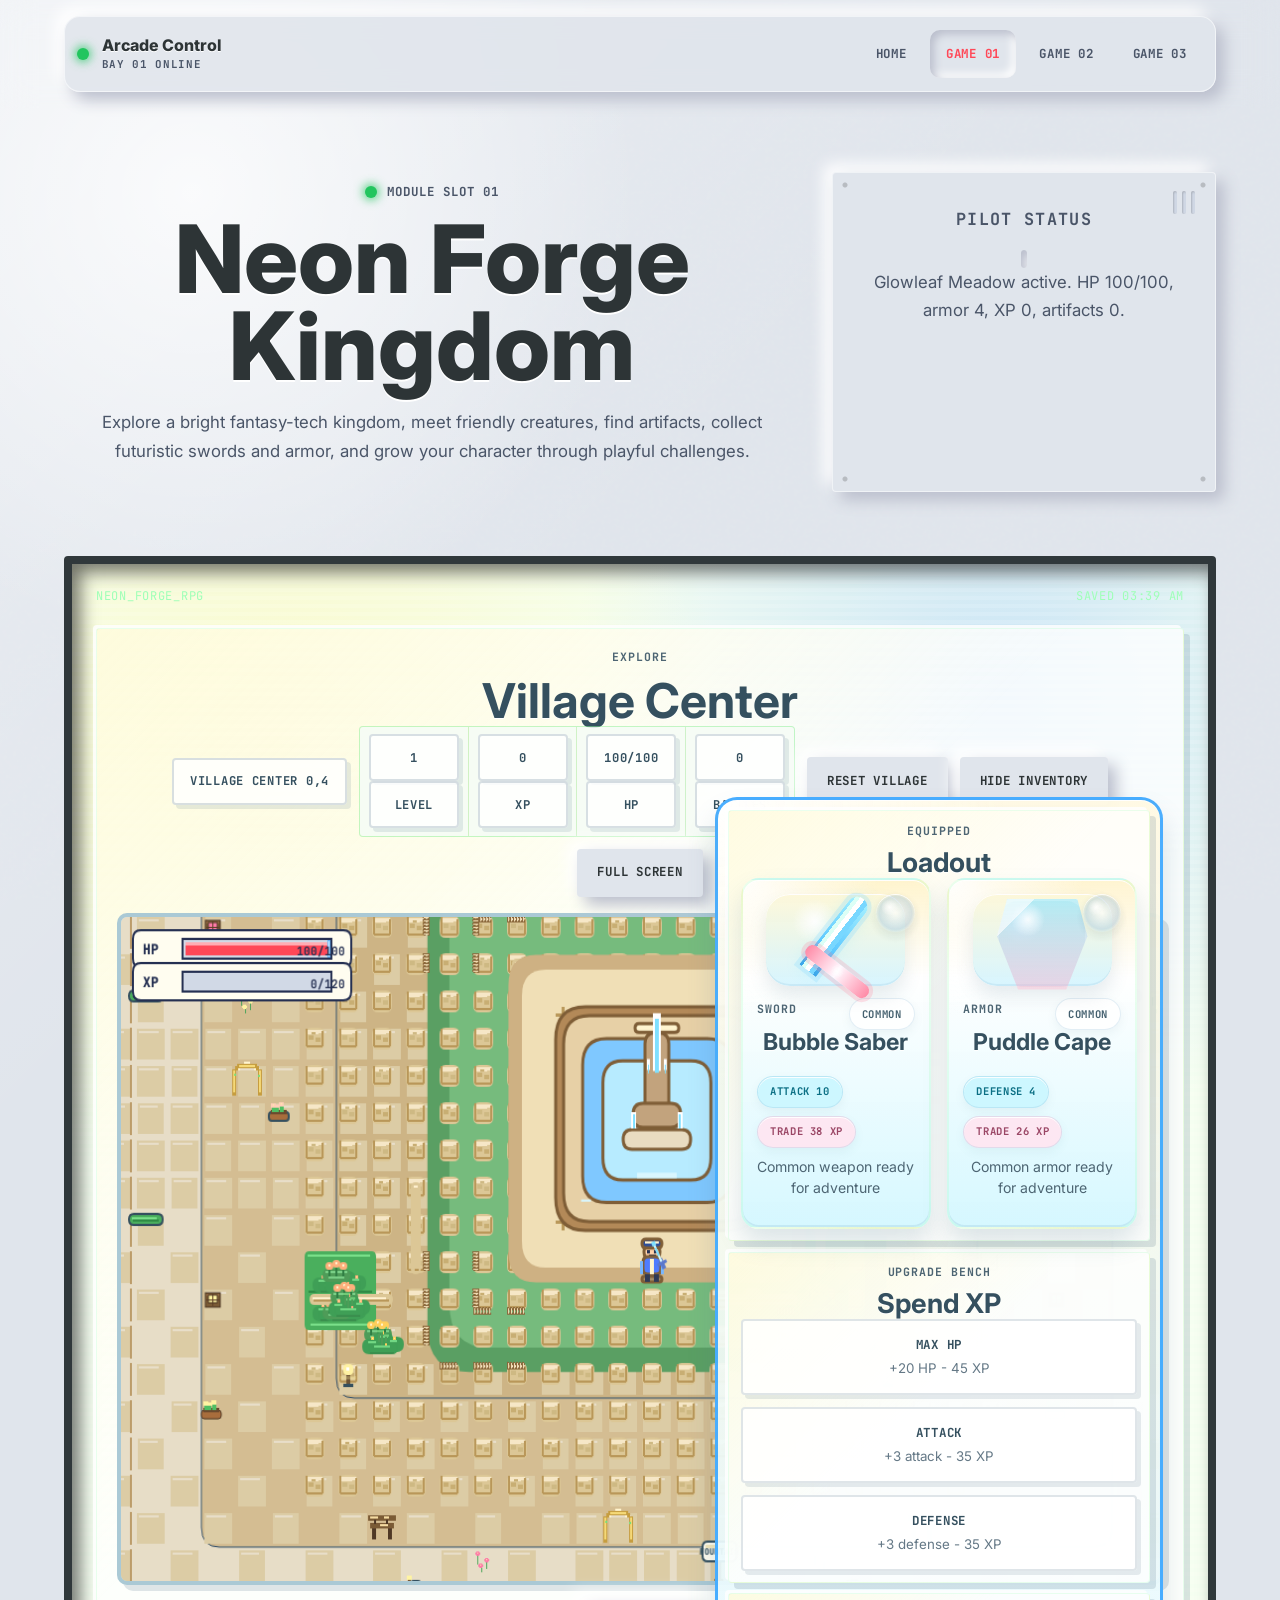
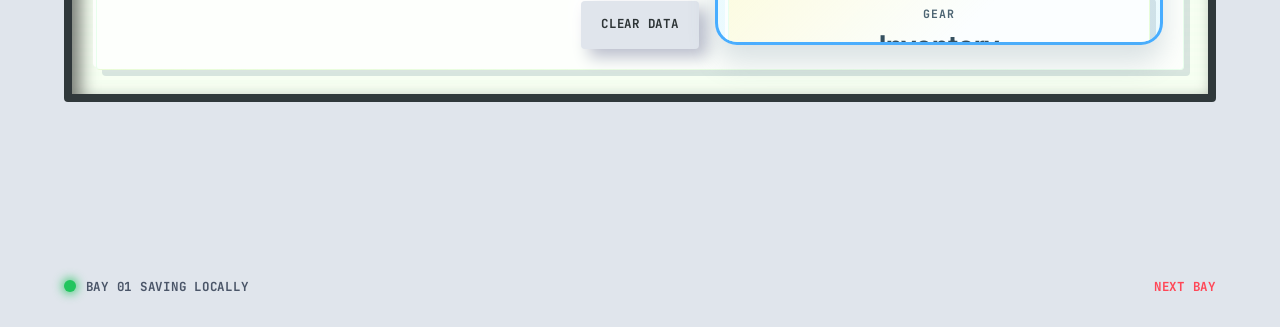
==== commit 94b22b90: "Created Zombies" ====
--- a/game-one.html
+++ b/game-one.html
@@ -46,7 +46,6 @@
           <p class="card-kicker">Pilot Status</p>
           <div class="gauge"><span id="game-one-vital-gauge" style="--value: 100%"></span></div>
           <p id="game-one-hero-status">Local save core armed. Kingdom generator online.</p>
-          <button class="button primary" id="game-one-quick-fight" type="button">Friendly Challenge</button>
         </aside>
       </section>
 
@@ -93,8 +92,6 @@
               ></canvas>
 
               <div class="control-row">
-                <button class="button primary" id="fight-button" type="button">Challenge</button>
-                <button class="button secondary" id="rest-button" type="button">Snack Heal</button>
                 <button class="button secondary danger-button" id="clear-save-button" type="button">Clear Data</button>
               </div>
 
@@ -105,14 +102,28 @@
                   <div class="loadout-grid">
                     <article class="gear-card" id="weapon-card">
                       <div class="gear-art sword-art" aria-hidden="true"></div>
-                      <p class="card-kicker">Sword</p>
+                      <div class="gear-topline">
+                        <p class="card-kicker">Sword</p>
+                        <span class="gear-rarity-pill" id="weapon-rarity">Common</span>
+                      </div>
                       <h3 id="weapon-name">Bubble Saber</h3>
+                      <div class="gear-badges">
+                        <span class="gear-stat-pill" id="weapon-stat">Attack 10</span>
+                        <span class="gear-value-pill" id="weapon-value">Trade 18 XP</span>
+                      </div>
                       <p id="weapon-details">Common - Attack 10</p>
                     </article>
                     <article class="gear-card" id="armor-card">
                       <div class="gear-art armor-art" aria-hidden="true"></div>
-                      <p class="card-kicker">Armor</p>
+                      <div class="gear-topline">
+                        <p class="card-kicker">Armor</p>
+                        <span class="gear-rarity-pill" id="armor-rarity">Common</span>
+                      </div>
                       <h3 id="armor-name">Puddle Cape</h3>
+                      <div class="gear-badges">
+                        <span class="gear-stat-pill" id="armor-stat">Defense 4</span>
+                        <span class="gear-value-pill" id="armor-value">Trade 18 XP</span>
+                      </div>
                       <p id="armor-details">Common - Defense 4</p>
                     </article>
                   </div>
--- a/styles.css
+++ b/styles.css
@@ -632,6 +632,379 @@
   text-transform: uppercase;
 }
 
+.snake-page {
+  padding-bottom: 5rem;
+}
+
+.snake-hero {
+  align-items: stretch;
+}
+
+.snake-status-card {
+  justify-content: flex-start;
+  gap: 1.15rem;
+  text-align: center;
+}
+
+.snake-score-grid {
+  display: grid;
+  grid-template-columns: repeat(2, minmax(0, 1fr));
+  gap: 1rem;
+  width: 100%;
+  margin-top: 0.35rem;
+}
+
+.snake-stat-card {
+  padding: 1rem 0.8rem;
+  border-radius: 12px;
+  background: var(--background);
+  box-shadow: var(--shadow-recessed);
+}
+
+.snake-stat-card strong {
+  display: block;
+  margin-top: 0.3rem;
+  font: 800 1.85rem/1 "JetBrains Mono", monospace;
+  color: var(--accent);
+}
+
+.snake-stat-label {
+  display: block;
+  color: var(--text-muted);
+  font: 700 0.72rem/1.2 "JetBrains Mono", monospace;
+  letter-spacing: 0.06em;
+  text-transform: uppercase;
+}
+
+.snake-button-row {
+  display: flex;
+  flex-wrap: wrap;
+  gap: 0.85rem;
+  justify-content: center;
+  width: 100%;
+}
+
+.snake-button-row .button {
+  flex: 1 1 10rem;
+}
+
+.snake-console-section {
+  margin-top: 1.5rem;
+}
+
+.snake-console {
+  padding: 1.5rem;
+  border: 8px solid #2f454c;
+  border-radius: 28px;
+  background:
+    linear-gradient(rgba(18, 16, 16, 0) 50%, rgba(0, 0, 0, 0.18) 50%),
+    radial-gradient(circle at 20% 18%, rgba(158, 255, 183, 0.2), transparent 34%),
+    radial-gradient(circle at 78% 16%, rgba(130, 184, 255, 0.18), transparent 30%),
+    #151b1c;
+  background-size: 100% 4px, auto, auto, auto;
+}
+
+.snake-board-shell {
+  position: relative;
+  display: grid;
+  width: min(100%, 36rem);
+  margin: 1.35rem auto 0;
+  padding: 1rem;
+  border-radius: 28px;
+  background: linear-gradient(180deg, #2c4442, #1b2526);
+  box-shadow:
+    inset 8px 8px 18px rgba(0, 0, 0, 0.42),
+    inset -3px -3px 8px rgba(255, 255, 255, 0.1),
+    0 10px 24px rgba(38, 66, 72, 0.18);
+}
+
+.snake-overlay {
+  position: absolute;
+  inset: 1rem;
+  display: grid;
+  place-items: center;
+  padding: 1rem;
+  border-radius: 24px;
+  background: rgba(9, 19, 18, 0.76);
+  backdrop-filter: blur(8px);
+}
+
+.snake-overlay[hidden] {
+  display: none;
+}
+
+.snake-overlay-card {
+  width: min(100%, 22rem);
+  padding: 1.5rem;
+  border-radius: 20px;
+  background: rgba(224, 229, 236, 0.96);
+  box-shadow: var(--shadow-floating);
+}
+
+.snake-overlay-card h2 {
+  max-width: none;
+  margin-bottom: 1rem;
+}
+
+.snake-overlay-stats {
+  display: grid;
+  grid-template-columns: repeat(2, minmax(0, 1fr));
+  gap: 0.85rem;
+  margin-bottom: 1.1rem;
+}
+
+.snake-overlay-stat {
+  padding: 0.95rem 0.75rem;
+  border-radius: 12px;
+  background: var(--foreground);
+  box-shadow: var(--shadow-recessed);
+}
+
+.snake-overlay-stat strong {
+  display: block;
+  margin-top: 0.35rem;
+  color: var(--accent);
+  font: 800 1.65rem/1 "JetBrains Mono", monospace;
+}
+
+#snake-board {
+  display: block;
+  width: 100%;
+  max-width: 34rem;
+  aspect-ratio: 1;
+  margin: 0 auto;
+  border-radius: 24px;
+  background: #172221;
+  image-rendering: pixelated;
+  image-rendering: crisp-edges;
+  box-shadow:
+    inset 0 0 0 2px rgba(201, 255, 213, 0.18),
+    inset 0 0 40px rgba(111, 235, 168, 0.08);
+}
+
+.snake-instructions {
+  display: flex;
+  flex-wrap: wrap;
+  gap: 0.8rem;
+  justify-content: center;
+  margin-top: 1.25rem;
+}
+
+.snake-instructions span {
+  min-height: 2.5rem;
+  padding: 0.65rem 1rem;
+  border-radius: 999px;
+  color: #d7ffe2;
+  font: 700 0.72rem/1 "JetBrains Mono", monospace;
+  letter-spacing: 0.06em;
+  text-transform: uppercase;
+  background: rgba(181, 255, 199, 0.12);
+  border: 1px solid rgba(181, 255, 199, 0.26);
+}
+
+.merge-grid-page {
+  padding-bottom: 5rem;
+}
+
+.merge-grid-hero {
+  align-items: stretch;
+}
+
+.merge-grid-status-card {
+  justify-content: flex-start;
+  gap: 1.15rem;
+  text-align: center;
+}
+
+.merge-grid-score-grid {
+  display: grid;
+  grid-template-columns: repeat(2, minmax(0, 1fr));
+  gap: 1rem;
+  width: 100%;
+}
+
+.merge-grid-stat-card,
+.merge-grid-overlay-stat {
+  padding: 1rem 0.8rem;
+  border-radius: 12px;
+  background: var(--background);
+  box-shadow: var(--shadow-recessed);
+}
+
+.merge-grid-stat-label {
+  display: block;
+  color: var(--text-muted);
+  font: 700 0.72rem/1.2 "JetBrains Mono", monospace;
+  letter-spacing: 0.06em;
+  text-transform: uppercase;
+}
+
+.merge-grid-stat-card strong,
+.merge-grid-overlay-stat strong {
+  display: block;
+  margin-top: 0.3rem;
+  color: var(--accent);
+  font: 800 1.85rem/1 "JetBrains Mono", monospace;
+}
+
+.merge-grid-button-row {
+  display: flex;
+  justify-content: center;
+  width: 100%;
+}
+
+.merge-grid-button-row .button {
+  min-width: 12rem;
+}
+
+.merge-grid-console-section {
+  margin-top: 1.5rem;
+}
+
+.merge-grid-console {
+  padding: 1.5rem;
+  border: 8px solid #464640;
+  border-radius: 28px;
+  background:
+    linear-gradient(rgba(18, 16, 16, 0) 50%, rgba(0, 0, 0, 0.12) 50%),
+    radial-gradient(circle at 18% 18%, rgba(255, 244, 163, 0.22), transparent 34%),
+    radial-gradient(circle at 82% 16%, rgba(255, 186, 138, 0.18), transparent 28%),
+    #24211c;
+  background-size: 100% 4px, auto, auto, auto;
+}
+
+.merge-grid-board-shell {
+  position: relative;
+  width: min(100%, 33rem);
+  margin: 1.35rem auto 0;
+  padding: 1rem;
+  border-radius: 28px;
+  background: linear-gradient(180deg, #cabf9d, #b4a683);
+  box-shadow:
+    inset 8px 8px 18px rgba(115, 98, 62, 0.28),
+    inset -3px -3px 8px rgba(255, 255, 255, 0.18),
+    0 10px 24px rgba(68, 54, 22, 0.18);
+}
+
+.merge-grid-board {
+  position: relative;
+  aspect-ratio: 1;
+  padding: 0.9rem;
+  border-radius: 24px;
+  background: #8c8064;
+  box-shadow: inset 0 0 0 2px rgba(255, 255, 255, 0.12);
+}
+
+.merge-grid-cells,
+.merge-grid-tiles {
+  position: absolute;
+  inset: 0.9rem;
+}
+
+.merge-grid-cells {
+  display: grid;
+  grid-template-columns: repeat(4, 1fr);
+  gap: 0.8rem;
+}
+
+.merge-grid-cell {
+  border-radius: 18px;
+  background: rgba(255, 247, 228, 0.18);
+  box-shadow: inset 3px 3px 8px rgba(73, 58, 27, 0.18), inset -2px -2px 6px rgba(255, 255, 255, 0.08);
+}
+
+.merge-grid-tiles {
+  pointer-events: none;
+}
+
+.merge-grid-tile {
+  position: absolute;
+  display: grid;
+  place-items: center;
+  border-radius: 18px;
+  color: #3e3526;
+  font: 800 clamp(1.2rem, 4vw, 2.25rem)/1 "JetBrains Mono", monospace;
+  text-shadow: 0 1px 0 rgba(255, 255, 255, 0.45);
+  box-shadow:
+    0 8px 16px rgba(98, 74, 24, 0.16),
+    inset 1px 1px 0 rgba(255, 255, 255, 0.4);
+  overflow: hidden;
+  transition: background 180ms ease, color 180ms ease;
+  animation: tile-appear 180ms var(--ease-mechanical);
+}
+
+.merge-grid-tile.merge-pop {
+  animation: tile-splash 280ms cubic-bezier(0.2, 0.8, 0.2, 1.2);
+}
+
+.merge-grid-tile[data-value="2"] { background: #fff6dd; }
+.merge-grid-tile[data-value="4"] { background: #ffeab8; }
+.merge-grid-tile[data-value="8"] { background: #ffd28f; }
+.merge-grid-tile[data-value="16"] { background: #ffb873; }
+.merge-grid-tile[data-value="32"] { background: #ff9c7b; }
+.merge-grid-tile[data-value="64"] { background: #ff7f78; color: #fff7f2; text-shadow: none; }
+.merge-grid-tile[data-value="128"] { background: #ffe27a; }
+.merge-grid-tile[data-value="256"] { background: #ffd556; }
+.merge-grid-tile[data-value="512"] { background: #ffc845; }
+.merge-grid-tile[data-value="1024"] { background: #ffb92d; color: #fffdf7; text-shadow: none; }
+.merge-grid-tile[data-value="2048"] { background: #ff9658; color: #fffdf7; text-shadow: none; }
+.merge-grid-tile[data-value="4096"] { background: #ff7c64; color: #fffdf7; text-shadow: none; }
+
+.merge-grid-overlay {
+  position: absolute;
+  inset: 1rem;
+  display: grid;
+  place-items: center;
+  padding: 1rem;
+  border-radius: 24px;
+  background: rgba(32, 24, 14, 0.68);
+  backdrop-filter: blur(8px);
+}
+
+.merge-grid-overlay[hidden] {
+  display: none;
+}
+
+.merge-grid-overlay-card {
+  width: min(100%, 22rem);
+  padding: 1.5rem;
+  border-radius: 20px;
+  background: rgba(240, 242, 245, 0.97);
+  box-shadow: var(--shadow-floating);
+}
+
+.merge-grid-overlay-card h2 {
+  max-width: none;
+  margin-bottom: 0.8rem;
+}
+
+.merge-grid-overlay-stats {
+  display: grid;
+  grid-template-columns: repeat(2, minmax(0, 1fr));
+  gap: 0.85rem;
+  margin: 1rem 0 1.1rem;
+}
+
+.merge-grid-instructions {
+  display: flex;
+  flex-wrap: wrap;
+  gap: 0.8rem;
+  justify-content: center;
+  margin-top: 1.25rem;
+}
+
+.merge-grid-instructions span {
+  min-height: 2.5rem;
+  padding: 0.65rem 1rem;
+  border-radius: 999px;
+  color: #fff2d8;
+  font: 700 0.72rem/1 "JetBrains Mono", monospace;
+  letter-spacing: 0.06em;
+  text-transform: uppercase;
+  background: rgba(255, 233, 187, 0.12);
+  border: 1px solid rgba(255, 233, 187, 0.24);
+}
+
 .site-footer {
   margin-top: 5rem;
   padding: 2rem 0;
@@ -760,10 +1133,20 @@
 
 .gear-card {
   position: relative;
+  display: flex;
   min-height: 15rem;
+  flex-direction: column;
   padding: 1rem;
   overflow: hidden;
   border-width: 2px;
+  border-radius: 18px;
+  background:
+    radial-gradient(circle at top left, rgba(255, 255, 255, 0.94), transparent 34%),
+    linear-gradient(180deg, rgba(255, 239, 188, 0.66), rgba(255, 255, 255, 0.9) 28%, rgba(210, 247, 255, 0.92) 100%);
+  box-shadow:
+    0 14px 24px rgba(74, 118, 144, 0.18),
+    inset 0 1px 0 rgba(255, 255, 255, 0.92),
+    inset 0 -2px 0 rgba(111, 165, 195, 0.18);
 }
 
 .gear-card::before,
@@ -812,49 +1195,157 @@
   border-color: rgba(234, 179, 8, 0.62);
 }
 
+.gear-card::after {
+  position: absolute;
+  top: 0.9rem;
+  right: 0.9rem;
+  width: 2.4rem;
+  height: 2.4rem;
+  border-radius: 999px;
+  content: "";
+  background:
+    radial-gradient(circle at 35% 35%, rgba(255, 255, 255, 0.95), transparent 24%),
+    radial-gradient(circle at center, rgba(255, 255, 255, 0.7), rgba(113, 167, 221, 0.3) 60%, rgba(113, 167, 221, 0.06) 74%, transparent 75%);
+  box-shadow: inset 0 1px 0 rgba(255, 255, 255, 0.96), 0 4px 10px rgba(53, 80, 95, 0.12);
+  opacity: 0.9;
+}
+
 .gear-art {
   position: relative;
   display: grid;
-  width: min(8rem, 80%);
-  height: 7rem;
+  width: min(8.75rem, 88%);
+  height: 7.5rem;
   margin: 0 auto 1rem;
   place-items: center;
+  border-radius: 24px;
+  background:
+    radial-gradient(circle at 35% 30%, rgba(255, 255, 255, 0.94), transparent 20%),
+    linear-gradient(180deg, rgba(253, 247, 216, 0.92), rgba(211, 244, 255, 0.9));
+  box-shadow:
+    inset 0 1px 0 rgba(255, 255, 255, 0.94),
+    inset 0 -2px 0 rgba(108, 166, 199, 0.14),
+    0 10px 18px rgba(79, 112, 133, 0.14);
 }
 
 .sword-art::before {
-  width: 1.1rem;
-  height: 5.8rem;
-  border-radius: 0;
+  width: 1.3rem;
+  height: 5.7rem;
+  border-radius: 999px 999px 10px 10px;
   content: "";
   background:
-    linear-gradient(90deg, transparent 0 18%, #d8ffe4 18% 35%, #ffffff 35% 55%, #38bdf8 55% 82%, transparent 82%),
-    #7dd3fc;
-  box-shadow: 0 0 0 3px rgba(125, 211, 252, 0.35);
-  transform: rotate(42deg);
+    linear-gradient(90deg, transparent 0 16%, #dcfff6 16% 31%, #ffffff 31% 56%, #78d7ff 56% 80%, transparent 80%),
+    linear-gradient(180deg, #a6f1ff, #5bc7ff 68%, #3aa5e8);
+  box-shadow: 0 0 0 4px rgba(125, 211, 252, 0.24), 0 0 16px rgba(113, 226, 255, 0.22);
+  transform: translateY(-0.3rem) rotate(38deg);
 }
 
 .sword-art::after {
   position: absolute;
-  width: 4.4rem;
-  height: 0.7rem;
-  border-radius: 0;
-  content: "";
-  background: linear-gradient(90deg, #ff4757, #f8fafc, #ff4757);
-  box-shadow: 0 0 0 3px rgba(255, 71, 87, 0.26);
-  transform: translateY(2rem) rotate(42deg);
-}
-
-.armor-art::before {
-  width: 5.6rem;
-  height: 5.6rem;
-  border: 2px solid rgba(216, 255, 228, 0.76);
-  border-radius: 0;
+  width: 4.8rem;
+  height: 0.95rem;
+  border-radius: 999px;
   content: "";
   background:
-    linear-gradient(135deg, rgba(255, 255, 255, 0.55) 0 22%, transparent 22% 100%),
-    linear-gradient(180deg, rgba(125, 211, 252, 0.42), rgba(255, 71, 87, 0.18));
+    radial-gradient(circle at center, rgba(255, 255, 255, 0.92), transparent 18%),
+    linear-gradient(90deg, #ff8aa6, #fff8ff 50%, #ff8aa6);
+  box-shadow: 0 0 0 4px rgba(255, 124, 151, 0.22);
+  transform: translate(0.1rem, 2rem) rotate(38deg);
+}
+
+.armor-art::before {
+  width: 5.9rem;
+  height: 5.9rem;
+  border: 3px solid rgba(226, 248, 255, 0.88);
+  border-radius: 26px 26px 32px 32px;
+  content: "";
+  background:
+    radial-gradient(circle at 35% 24%, rgba(255, 255, 255, 0.85), transparent 18%),
+    linear-gradient(135deg, rgba(255, 255, 255, 0.65) 0 22%, transparent 22% 100%),
+    linear-gradient(180deg, rgba(147, 231, 255, 0.72), rgba(255, 168, 196, 0.44));
   clip-path: polygon(15% 5%, 85% 5%, 95% 42%, 74% 95%, 26% 95%, 5% 42%);
-  box-shadow: inset 0 0 0 4px rgba(255, 255, 255, 0.16), 0 0 0 4px rgba(125, 211, 252, 0.28);
+  box-shadow:
+    inset 0 0 0 4px rgba(255, 255, 255, 0.18),
+    0 0 0 4px rgba(125, 211, 252, 0.24),
+    0 10px 16px rgba(125, 211, 252, 0.16);
+}
+
+.gear-topline,
+.inventory-copy-top {
+  display: flex;
+  align-items: center;
+  justify-content: space-between;
+  gap: 0.7rem;
+}
+
+.gear-rarity-pill,
+.inventory-rarity-pill,
+.gear-stat-pill,
+.gear-value-pill,
+.inventory-tag {
+  display: inline-flex;
+  align-items: center;
+  justify-content: center;
+  min-height: 2rem;
+  padding: 0.35rem 0.75rem;
+  border: 1px solid rgba(103, 163, 197, 0.18);
+  border-radius: 999px;
+  color: #44606f;
+  font: 700 0.66rem/1 "JetBrains Mono", monospace;
+  letter-spacing: 0.06em;
+  text-transform: uppercase;
+  background: rgba(255, 255, 255, 0.84);
+  box-shadow: inset 0 1px 0 rgba(255, 255, 255, 0.9), 0 4px 10px rgba(84, 122, 146, 0.08);
+}
+
+.gear-badges,
+.inventory-tags {
+  display: flex;
+  flex-wrap: wrap;
+  gap: 0.5rem;
+  margin: 0.6rem 0 0.55rem;
+}
+
+.gear-stat-pill,
+.inventory-tag {
+  color: #0b6f84;
+  background: rgba(202, 247, 255, 0.92);
+}
+
+.gear-value-pill,
+.inventory-tag-value {
+  color: #9a4665;
+  background: rgba(255, 229, 241, 0.92);
+}
+
+.gear-card > p:last-child,
+.inventory-caption {
+  margin-top: auto;
+  font-size: 0.88rem;
+  line-height: 1.5;
+}
+
+.gear-card[data-rarity="uncommon"] .gear-rarity-pill,
+.inventory-item[data-rarity="uncommon"] .inventory-rarity-pill {
+  color: #17693b;
+  background: rgba(219, 255, 226, 0.94);
+}
+
+.gear-card[data-rarity="rare"] .gear-rarity-pill,
+.inventory-item[data-rarity="rare"] .inventory-rarity-pill {
+  color: #205db4;
+  background: rgba(220, 237, 255, 0.96);
+}
+
+.gear-card[data-rarity="epic"] .gear-rarity-pill,
+.inventory-item[data-rarity="epic"] .inventory-rarity-pill {
+  color: #7a39b8;
+  background: rgba(242, 226, 255, 0.96);
+}
+
+.gear-card[data-rarity="legendary"] .gear-rarity-pill,
+.inventory-item[data-rarity="legendary"] .inventory-rarity-pill {
+  color: #8f6103;
+  background: rgba(255, 245, 197, 0.96);
 }
 
 .map-toolbar {
@@ -1031,9 +1522,13 @@
   margin-top: 0;
   padding: 0.65rem;
   border: 3px solid rgba(36, 157, 255, 0.82);
-  border-radius: 10px;
-  background: rgba(245, 255, 240, 0.94);
-  box-shadow: 8px 8px 0 rgba(79, 112, 133, 0.18), -3px -3px 0 rgba(255, 255, 255, 0.78);
+  border-radius: 22px;
+  background:
+    radial-gradient(circle at top left, rgba(255, 255, 255, 0.98), transparent 30%),
+    linear-gradient(180deg, rgba(255, 249, 227, 0.96), rgba(233, 250, 255, 0.94));
+  box-shadow:
+    0 18px 28px rgba(79, 112, 133, 0.2),
+    inset 0 1px 0 rgba(255, 255, 255, 0.92);
 }
 
 .inventory-drawer[hidden] {
@@ -1050,13 +1545,13 @@
 }
 
 .inventory-drawer .gear-card {
-  min-height: 8.5rem;
-  padding: 0.65rem;
+  min-height: 12.75rem;
+  padding: 0.9rem;
 }
 
 .inventory-drawer .gear-art {
-  height: 4.5rem;
-  margin-bottom: 0.5rem;
+  height: 5.75rem;
+  margin-bottom: 0.75rem;
 }
 
 .danger-button {
@@ -1079,10 +1574,75 @@
   align-items: center;
   padding: 1rem;
   overflow: hidden;
+  border-radius: 20px;
+  background:
+    radial-gradient(circle at top left, rgba(255, 255, 255, 0.94), transparent 30%),
+    linear-gradient(180deg, rgba(255, 252, 238, 0.95), rgba(228, 248, 255, 0.92));
+  box-shadow:
+    0 12px 24px rgba(79, 112, 133, 0.14),
+    inset 0 1px 0 rgba(255, 255, 255, 0.92);
+}
+
+.inventory-item-shell {
+  display: grid;
+  grid-template-columns: 5.4rem minmax(0, 1fr);
+  gap: 0.95rem;
+  align-items: center;
+}
+
+.inventory-art {
+  position: relative;
+  display: grid;
+  width: 5.4rem;
+  height: 5.4rem;
+  place-items: center;
+  border-radius: 22px;
+  background:
+    radial-gradient(circle at 30% 26%, rgba(255, 255, 255, 0.95), transparent 20%),
+    linear-gradient(180deg, rgba(253, 245, 208, 0.94), rgba(214, 245, 255, 0.92));
+  box-shadow:
+    inset 0 1px 0 rgba(255, 255, 255, 0.94),
+    inset 0 -2px 0 rgba(108, 166, 199, 0.16),
+    0 8px 14px rgba(79, 112, 133, 0.12);
+}
+
+.inventory-art.sword-art::before {
+  width: 1rem;
+  height: 3.8rem;
+  box-shadow: 0 0 0 3px rgba(125, 211, 252, 0.2), 0 0 12px rgba(113, 226, 255, 0.16);
+}
+
+.inventory-art.sword-art::after {
+  width: 3.3rem;
+  height: 0.78rem;
+  box-shadow: 0 0 0 3px rgba(255, 124, 151, 0.18);
+  transform: translate(0, 1.3rem) rotate(38deg);
+}
+
+.inventory-art.armor-art::before {
+  width: 3.9rem;
+  height: 3.9rem;
+  box-shadow: inset 0 0 0 3px rgba(255, 255, 255, 0.18), 0 0 0 3px rgba(125, 211, 252, 0.18);
+}
+
+.inventory-copy {
+  display: flex;
+  min-width: 0;
+  flex-direction: column;
+  gap: 0.25rem;
+}
+
+.inventory-copy h3 {
+  margin: 0;
+}
+
+.inventory-copy-top .card-kicker {
+  margin: 0;
 }
 
 .inventory-actions {
   display: flex;
+  flex-direction: column;
   flex-wrap: wrap;
   justify-content: center;
   gap: 0.5rem;
@@ -1090,15 +1650,17 @@
 
 .inventory-actions .button {
   min-height: 2.5rem;
+  min-width: 5.75rem;
   padding-inline: 0.8rem;
   font-size: 0.68rem;
 }
 
 .inventory-empty {
   margin: 0;
-  padding: 1rem;
+  padding: 1.1rem;
   border: 1px dashed rgba(158, 255, 183, 0.28);
-  border-radius: 4px;
+  border-radius: 18px;
+  background: rgba(255, 255, 255, 0.74);
 }
 
 .battle-log {
@@ -1131,6 +1693,47 @@
 @keyframes spin {
   to {
     transform: rotate(360deg);
+  }
+}
+
+@keyframes tile-appear {
+  0% {
+    opacity: 0;
+    transform: scale(0.74);
+  }
+  100% {
+    opacity: 1;
+    transform: scale(1);
+  }
+}
+
+@keyframes tile-merge {
+  0% {
+    transform: scale(0.92);
+  }
+  60% {
+    transform: scale(1.08);
+  }
+  100% {
+    transform: scale(1);
+  }
+}
+
+@keyframes tile-splash {
+  0% {
+    transform: scale(0.92);
+    filter: saturate(1);
+  }
+  35% {
+    transform: scale(1.12, 0.9);
+    filter: saturate(1.15);
+  }
+  65% {
+    transform: scale(0.96, 1.08);
+  }
+  100% {
+    transform: scale(1);
+    filter: saturate(1);
   }
 }
 
@@ -1176,6 +1779,31 @@
     grid-template-columns: 1fr;
   }
 
+  .snake-score-grid {
+    grid-template-columns: 1fr;
+  }
+
+  .snake-overlay-stats {
+    grid-template-columns: 1fr;
+  }
+
+  .merge-grid-score-grid,
+  .merge-grid-overlay-stats {
+    grid-template-columns: 1fr;
+  }
+
+  .snake-button-row {
+    flex-direction: column;
+  }
+
+  .snake-button-row .button {
+    width: 100%;
+  }
+
+  .merge-grid-button-row .button {
+    width: 100%;
+  }
+
   .action-panel {
     grid-column: auto;
     grid-row: auto;
@@ -1223,6 +1851,26 @@
     grid-template-columns: 1fr;
   }
 
+  .inventory-item-shell {
+    grid-template-columns: 1fr;
+    justify-items: center;
+    text-align: center;
+  }
+
+  .inventory-copy {
+    align-items: center;
+  }
+
+  .inventory-copy-top,
+  .gear-topline {
+    width: 100%;
+    flex-direction: column;
+  }
+
+  .inventory-actions {
+    flex-direction: row;
+  }
+
   .inventory-drawer {
     position: static;
     width: auto;
